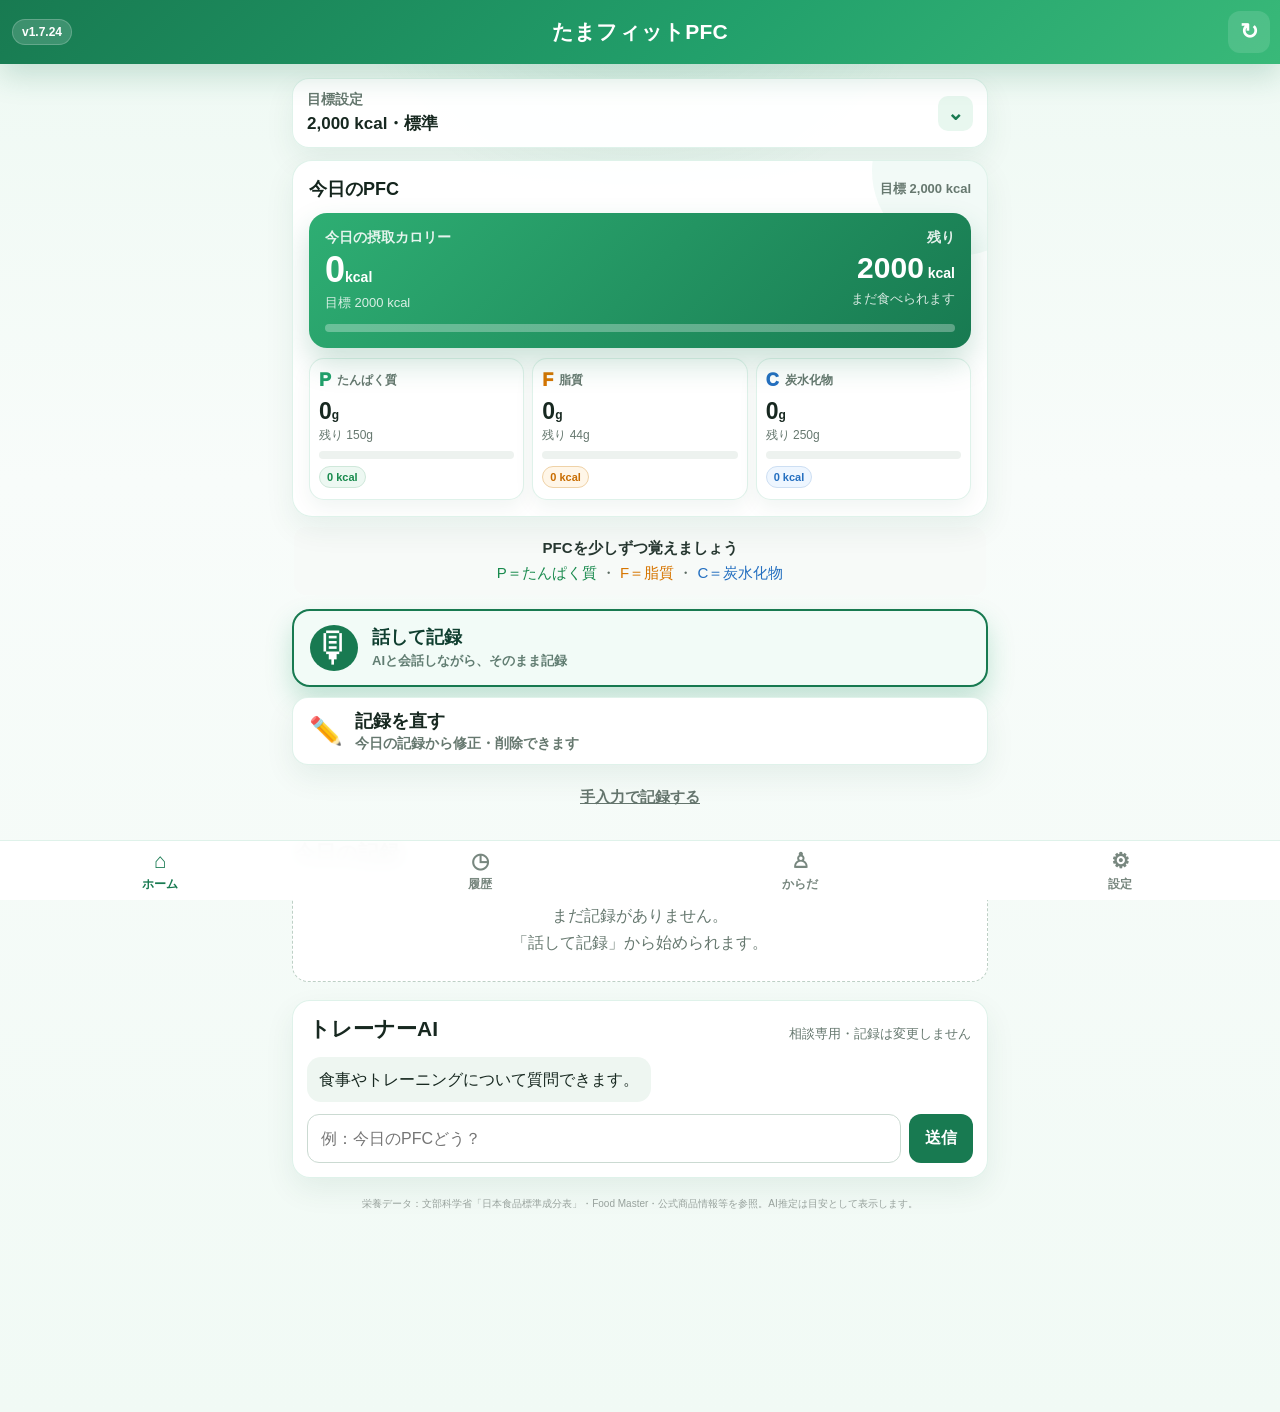
==== index.html @ c06e614e "Expose v1.7.24 runtime at production entry" ====
<!doctype html>
<html lang="ja">
<head>
  <meta charset="utf-8">
  <meta name="viewport" content="width=device-width,initial-scale=1,maximum-scale=1,user-scalable=no">
  <meta name="theme-color" content="#187a51">
  <title>たまフィットPFC</title>
  <link rel="preconnect" href="https://script.google.com">
  <link rel="preconnect" href="https://script.googleusercontent.com">
  <link rel="preconnect" href="https://generativelanguage.googleapis.com" crossorigin>
  <link rel="stylesheet" href="./clean/assets/app.css">
  <link rel="stylesheet" href="./clean/assets/voice-lab.css">
  <link rel="stylesheet" href="./clean/assets/senior-ui.css?v=1.6.1">
  <link rel="stylesheet" href="./clean/assets/v160.css?v=1.6.1">
  <style>
    #voice-sheet .sv4-header .close-btn{width:auto;min-width:96px;padding:0 12px;font-size:15px;font-weight:900;display:inline-flex;align-items:center;justify-content:center;gap:4px}
    #voice-sheet .sv4-header .close-btn::after{content:'ホーム';font-size:13px;font-weight:900}
  </style>
</head>
<body>
<header class="header">
  <div class="app-build-version">v1.7.24</div>
  <h1>たまフィットPFC</h1>
  <button class="header-refresh" id="reload-btn" title="最新版に更新" aria-label="最新版に更新">↻</button>
</header>
<main class="container">
  <section id="view-home"></section>
  <section id="view-history" hidden></section>
  <section id="view-body" hidden></section>
  <section id="view-settings" hidden></section>
</main>
<nav class="bottom-nav">
  <button class="nav-btn active" data-view="home"><span>⌂</span>ホーム</button>
  <button class="nav-btn" data-view="history"><span>◷</span>履歴</button>
  <button class="nav-btn" data-view="body"><span>♙</span>からだ</button>
  <button class="nav-btn" data-view="settings"><span>⚙</span>設定</button>
</nav>
<div id="voice-modal" class="modal" hidden><div class="modal-sheet" id="voice-sheet"></div></div>
<div id="manual-modal" class="modal" hidden><div class="modal-sheet small-sheet" id="manual-sheet"></div></div>
<div id="toast"></div>
<script src="./clean/assets/base-foods.js"></script>
<script>globalThis.__PFC_CLEAN_BASE_FOOD_ROWS__ = DB;</script>
<script type="importmap">{"imports":{
  "./clean/src/voice/input.js":"./clean/src/voice/input.js?v=1.5.1",
  "./clean/src/ai/client.js":"./clean/src/ai/client.js?v=1.5.1",
  "./clean/src/ai/client-base.js":"./clean/src/ai/client-base.js?v=1.5.1",
  "./clean/src/nutrition/catalog.js":"./clean/src/nutrition/catalog.js?v=1.5.1",
  "./clean/src/nutrition/engine.js":"./clean/src/nutrition/engine.js?v=1.5.1"
}}</script>
<script type="module" src="./clean/src/main-v160.js?v=1.7.24"></script>
</body>
</html>
---- clean/assets/app.css ----
:root{--th:#22a06b;--green:#22a06b;--green-dark:#187a51;--green-light:#dff5e9;--green-soft:#effaf4;--bg:#f1faf5;--card:#fff;--text:#172820;--muted:#66786f;--line:rgba(34,160,107,.14);--danger:#bd3c35;--shadow:0 12px 30px rgba(20,83,57,.075)}*{box-sizing:border-box}html{background:var(--bg);color:var(--text);font-family:-apple-system,BlinkMacSystemFont,"Segoe UI","Noto Sans JP",sans-serif}body{margin:0;padding:0 0 76px;min-height:100vh;background:radial-gradient(circle at 50% -90px,rgba(34,160,107,.16),transparent 310px),linear-gradient(180deg,#eef9f3 0%,#f8fcfa 34%,#f1faf5 100%);color:var(--text)}button,input,select{font:inherit}.header{position:sticky;top:0;z-index:30;min-height:64px;display:flex;align-items:center;justify-content:center;padding:10px 58px;background:linear-gradient(135deg,#187a51 0%,#22a06b 56%,#39b979 100%);box-shadow:0 12px 30px rgba(24,122,81,.20);color:#fff}.header h1{font-size:19px;margin:0;font-weight:900;letter-spacing:.01em;white-space:nowrap}.app-build-version{position:absolute;left:12px;top:50%;transform:translateY(-50%);font-size:10px;font-weight:900;padding:5px 8px;border-radius:999px;background:rgba(255,255,255,.16);border:1px solid rgba(255,255,255,.20);color:#fff}.header-refresh{position:absolute;right:10px;top:50%;transform:translateY(-50%);width:42px;height:42px;border:0;border-radius:12px;background:rgba(255,255,255,.12);color:#fff;font-size:22px;font-weight:900;cursor:pointer}.container{max-width:720px;margin:0 auto;padding:14px 12px 32px}.section-title{margin:6px 2px 14px}.section-title h1{font-size:23px;margin:0 0 4px}.section-title p{margin:0;color:var(--muted);font-size:12px}.tgt-sec,.dash,.trainer-card,.panel,.backup-panel,.runtime-panel,.record-card,.history-day,.body-row{background:rgba(255,255,255,.95);border:1px solid var(--line);box-shadow:var(--shadow)}.tgt-sec{border-radius:17px;margin-bottom:12px}.tgt-tog{display:flex;align-items:center;justify-content:space-between;padding:12px 14px}.tgt-tog-text{display:flex;flex-direction:column;gap:3px}.tgt-label{font-size:11px;color:var(--muted);font-weight:800}.tgt-value{font-size:14px;font-weight:900}.tgt-arrow{width:35px;height:35px;border:0;border-radius:10px;background:#e8f7ef;color:#187a51;font-size:20px;font-weight:900}.dash{position:relative;border-radius:20px;padding:16px;margin-bottom:10px;overflow:hidden}.dash::after{content:"";position:absolute;right:-55px;top:-75px;width:170px;height:170px;border-radius:50%;background:rgba(34,160,107,.055);pointer-events:none}.dash-t{position:relative;z-index:1;display:flex;justify-content:space-between;align-items:center;gap:10px;color:#14251d;font-weight:900;font-size:15px;margin-bottom:12px}.dash-target{font-size:10px;color:var(--muted);font-weight:800}.mtr-cal{position:relative;z-index:1;border-radius:18px;padding:16px;background:linear-gradient(135deg,#2eae73 0%,#187a51 100%);color:#fff;box-shadow:0 15px 30px rgba(24,122,81,.22)}.cal-summary{display:flex;justify-content:space-between;gap:14px}.cal-caption{font-size:11px;font-weight:700;opacity:.88}.cal-value{font-size:36px;font-weight:900;line-height:1.1;margin-top:3px}.cal-value small,.cal-rem small{font-size:12px;font-weight:800}.cal-right{text-align:right}.cal-rem{font-size:30px;font-weight:900;line-height:1.15;margin-top:4px}.cal-sub{font-size:10px;opacity:.82;margin-top:4px}.bar-bg{height:8px;border-radius:999px;background:#edf2ef;overflow:hidden}.bar{display:block;height:100%;border-radius:inherit;background:var(--green);transition:width .25s}.mtr-cal .bar-bg{margin-top:13px;background:rgba(255,255,255,.30)}.mtr-cal .bar{background:rgba(255,255,255,.94)}.pfc-mini-grid{display:grid;grid-template-columns:repeat(3,1fr);gap:8px;margin-top:10px}.macro-card{background:#fff;border:1px solid var(--line);border-radius:15px;padding:11px 9px;box-shadow:0 8px 20px rgba(20,83,57,.06)}.macro-head{display:flex;align-items:center;gap:6px}.macro-letter{font-weight:1000;color:var(--green);font-size:18px}.macro-name{font-size:9px;color:var(--muted);font-weight:800}.macro-value{font-size:21px;font-weight:900;margin:7px 0 2px}.macro-value small{font-size:10px}.macro-goal{font-size:9px;color:var(--muted);margin-bottom:7px}.macro-cal-pill{display:inline-block;margin-top:7px;padding:4px 7px;border-radius:999px;background:#f4fbf7;border:1px solid #d7eee2;color:#187a51;font-size:8px;font-weight:800}.macro-f .macro-letter{color:#d67500}.macro-c .macro-letter{color:#246fc0}.macro-f .bar{background:#d49b28}.macro-c .bar{background:#3479b0}.senior-pfc-legend{margin:10px 2px 0;padding:9px 10px;border-radius:12px;background:#f7faf8;color:#596961;font-size:12px;line-height:1.55;text-align:center}.senior-pfc-legend b{color:#273831}.senior-pfc-legend .p{color:#188a4d}.senior-pfc-legend .f{color:#d67500}.senior-pfc-legend .c{color:#246fc0}.senior-main-actions{display:grid;gap:10px;margin:14px 0 20px}.senior-main-actions button{cursor:pointer;font-family:inherit}.senior-talk-btn{min-height:96px;border:0;border-radius:18px;background:linear-gradient(135deg,#1f9d68 0%,#35b97d 100%);color:#fff;box-shadow:0 13px 26px rgba(34,160,107,.25);display:flex;align-items:center;justify-content:flex-start;gap:16px;padding:16px 20px;text-align:left}.senior-talk-btn .mic{font-size:42px}.senior-talk-btn strong{display:block;font-size:24px}.senior-talk-btn small{display:block;margin-top:4px;font-size:12px;font-weight:700;opacity:.9}.senior-fix-btn{min-height:62px;border-radius:16px;border:1px solid var(--line);background:#fff;color:var(--text);display:flex;align-items:center;gap:12px;padding:11px 16px;text-align:left;box-shadow:var(--shadow)}.senior-fix-btn .pen{font-size:27px}.senior-fix-btn strong{font-size:18px;display:block}.senior-fix-btn small{font-size:11px;color:var(--muted);font-weight:700}.senior-manual-link{border:0;background:transparent;color:#64756d;font-size:12px;font-weight:800;text-decoration:underline;min-height:34px}.records-section{margin-top:2px;scroll-margin-top:82px}.records-section.fix-pulse{animation:fixPulse 1.2s ease}.section-head{display:flex;align-items:end;justify-content:space-between;gap:12px;margin:0 2px 10px}.section-head h2{font-size:18px;margin:0}.section-head span{font-size:10px;color:var(--muted)}.empty-card{padding:24px 18px;text-align:center;color:var(--muted);background:#fff;border:1px dashed #bdd0c5;border-radius:16px;line-height:1.7}.record-card{border-radius:15px;padding:13px;margin-bottom:9px}.record-main{display:flex;justify-content:space-between;gap:10px}.record-main strong{display:block;font-size:15px}.record-main span{display:block;color:var(--muted);font-size:10px;margin-top:4px}.record-main>b{white-space:nowrap;color:var(--green-dark)}.record-macros{font-size:11px;color:var(--muted);margin-top:9px}.record-actions{display:flex;justify-content:flex-end;gap:7px;margin-top:10px}.ghost-btn,.text-btn{border:0;background:#eef5f1;color:var(--green-dark);border-radius:10px;padding:8px 12px;font-weight:800;font-size:12px}.ghost-btn.danger,.text-btn{color:var(--danger);background:#fff0ef}.trainer-card{margin-top:18px;border-radius:18px;padding:14px}.trainer-log{max-height:220px;overflow:auto;display:flex;flex-direction:column;gap:8px;padding:4px 0 12px}.chat-line{max-width:88%;padding:10px 12px;border-radius:14px;font-size:13px;line-height:1.5}.chat-line.bot{background:#eef6f1;align-self:flex-start}.chat-line.user{background:var(--green-dark);color:#fff;align-self:flex-end}.chat-line.loading{opacity:.6}.chat-compose{display:flex;gap:8px}.chat-compose input,.search-input{flex:1;border:1px solid #cbdad2;border-radius:12px;padding:12px 13px;background:#fff}.chat-compose button{border:0;background:var(--green-dark);color:#fff;border-radius:12px;padding:0 16px;font-weight:900}.history-day{border-radius:16px;padding:15px;margin-bottom:10px}.history-day.current{border-color:#9acbb2;background:#f8fffb}.history-head{display:flex;justify-content:space-between;margin-bottom:7px}.history-head span{color:var(--green-dark);font-weight:900}.history-day>div:nth-child(2){font-size:12px;color:var(--muted)}.history-day details{margin-top:10px}.history-day summary{cursor:pointer;font-size:12px;font-weight:800}.history-items{margin-top:8px;border-top:1px solid var(--line)}.history-items>div{display:flex;justify-content:space-between;gap:10px;padding:8px 0;border-bottom:1px solid #eef3f0;font-size:11px}.body-form,.settings-grid,.backup-panel,.runtime-panel{padding:16px;margin-bottom:12px;border-radius:16px}.body-form,.settings-grid{display:grid;grid-template-columns:repeat(2,1fr);gap:12px}.body-form label,.settings-grid label,.manual-form label,.form-row label{font-size:11px;color:var(--muted);display:flex;flex-direction:column;gap:5px}.body-form input,.settings-grid input,.settings-grid select,.manual-form input,.manual-form select,.form-row input,.form-row select{border:1px solid #cbdad2;border-radius:10px;padding:10px;background:#fff;color:var(--text)}.primary-btn,.secondary-btn{border:0;border-radius:13px;padding:12px 16px;font-weight:900;cursor:pointer}.primary-btn{background:var(--green-dark);color:#fff}.primary-btn:disabled{background:#aab7b0}.secondary-btn{background:#edf5f0;color:var(--green-dark);border:1px solid #d4e4db}.wide{width:100%}.body-row{display:grid;grid-template-columns:1.3fr repeat(3,1fr);gap:8px;border-radius:14px;padding:12px;margin-bottom:8px;font-size:12px}.backup-panel h2,.runtime-panel h2{margin:0 0 8px;font-size:17px}.backup-panel p,.runtime-panel p{font-size:12px;color:var(--muted);line-height:1.6}.button-row{display:flex;gap:8px;flex-wrap:wrap}.bottom-nav{position:fixed;z-index:25;left:0;right:0;bottom:0;padding-bottom:env(safe-area-inset-bottom);display:grid;grid-template-columns:repeat(4,1fr);background:rgba(255,255,255,.97);border-top:1px solid var(--line);backdrop-filter:blur(10px)}.nav-btn{border:0;background:transparent;color:#78877f;padding:9px 4px 7px;font-size:10px;font-weight:900}.nav-btn span{display:block;font-size:19px;line-height:1;margin-bottom:5px}.nav-btn.active{color:var(--green-dark)}.modal[hidden]{display:none!important}.modal{position:fixed;z-index:100;inset:0;background:rgba(5,25,15,.48);display:flex;align-items:flex-end;justify-content:center}.modal-sheet{width:min(680px,100%);max-height:100vh;overflow:auto;background:#fff;box-shadow:0 25px 70px rgba(0,0,0,.25)}.small-sheet{max-width:560px;border-radius:24px 24px 0 0;padding:15px}.sv4-header{position:sticky;top:0;z-index:4;display:flex;align-items:center;justify-content:space-between;padding:13px 15px;background:rgba(255,255,255,.97);border-bottom:1px solid #e5ece8}.sv4-header button{width:46px;height:46px;border:0;border-radius:14px;background:#eef4f1;font-size:24px;color:#42554b}.sv4-header strong{font-size:20px}.sv4-header .spacer{width:46px}.sv4-body{padding:15px;display:grid;gap:13px}.mode-tabs{display:grid;grid-template-columns:repeat(3,1fr);gap:6px}.voice-mode{border:1px solid #dbe6e0;background:#fff;border-radius:13px;padding:9px 6px;text-align:left;color:var(--text)}.voice-mode b{display:block;font-size:12px}.voice-mode small{display:block;font-size:8px;color:var(--muted);margin-top:3px;line-height:1.35}.voice-mode.selected{background:#e9f7ef;border-color:#83bea0;color:var(--green-dark)}.sv4-prompt{padding:14px 15px;border-radius:16px;background:var(--green-soft);font-size:17px;font-weight:900;line-height:1.45;border:1px solid #d9eadf}.sv4-prompt small{display:block;font-size:11px;color:var(--muted);font-weight:650;margin-top:5px}.sv4-listen-status{text-align:center;color:var(--green-dark);font-weight:900;font-size:13px;min-height:20px}.sv4-mic{width:112px;height:112px;border-radius:50%;border:0;margin:0 auto;background:linear-gradient(145deg,#27a96f,#14784f);color:#fff;font-size:50px;box-shadow:0 8px 28px rgba(24,122,81,.28);cursor:pointer}.sv4-mic.listening{animation:pulse 1.25s infinite}.sv4-mic:disabled{opacity:.55}.sv4-last{font-size:12px;color:#52645b;text-align:center;min-height:20px}.sv4-last b{color:#23352c}.sv4-memo{border:1px solid #dce8e1;border-radius:18px;overflow:hidden;background:#fff;box-shadow:0 3px 14px rgba(12,52,34,.06)}.sv4-memo-head{padding:12px 15px;background:#f5faf7;display:flex;align-items:center;justify-content:space-between}.sv4-memo-head strong{font-size:15px}.sv4-memo-head span{font-size:10px;color:#187a51;font-weight:900}.sv4-empty{padding:22px;text-align:center;color:#7b8982;font-size:13px}.sv4-food{display:grid;grid-template-columns:1fr auto;gap:8px;align-items:center;padding:13px 14px;border-top:1px solid #edf2ef}.sv4-food:first-child{border-top:0}.sv4-food-name{font-size:16px;font-weight:900}.sv4-food-meta{font-size:11px;color:#718078;margin-top:3px}.sv4-food-qty{font-size:15px;font-weight:900;color:#20342a;white-space:nowrap;display:flex;align-items:center;gap:7px}.sv4-food.pending .sv4-food-qty{color:#b47400;font-size:12px}.memo-remove{border:0;background:#f2f5f3;color:#6d7b74;border-radius:50%;width:28px;height:28px;font-size:17px}.sv4-text-row{display:flex;gap:8px}.sv4-text-row input{flex:1;min-width:0;border:1px solid #d4e0da;border-radius:13px;padding:13px;font-size:15px}.sv4-text-row button{border:0;border-radius:13px;background:#e8f3ed;color:#176c49;font-weight:900;padding:0 15px}.sv4-actions{position:sticky;bottom:0;background:rgba(255,255,255,.98);border-top:1px solid #e4ebe7;padding:11px 14px calc(11px + env(safe-area-inset-bottom));display:grid;grid-template-columns:1fr;gap:9px}.sv4-actions button{min-height:52px;border-radius:14px;font-size:15px;font-weight:900;border:1px solid #d9e3de;background:#fff;color:#33473d}.sv4-actions .primary{background:var(--green-dark);color:#fff;border:0;font-size:18px}.sv4-actions .primary:disabled{background:#aab8b1}.modal-head{display:flex;justify-content:space-between;gap:12px;align-items:flex-start;margin-bottom:12px}.modal-head strong{display:block;font-size:21px}.modal-head small{display:block;color:var(--muted);margin-top:3px;font-size:11px}.close-btn{border:0;background:#eef4f1;color:#42554b;border-radius:12px;min-width:42px;height:42px;font-size:24px}.food-results{max-height:300px;overflow:auto;margin:10px 0}.food-hit{width:100%;display:flex;justify-content:space-between;align-items:center;gap:12px;border:0;border-bottom:1px solid var(--line);background:#fff;padding:12px;text-align:left}.food-hit span strong{display:block}.food-hit span small{display:block;color:var(--muted);font-size:9px;margin-top:3px}.food-hit>b{font-size:9px;color:var(--green-dark);background:#e9f7ef;border-radius:999px;padding:5px 7px}.manual-hint{padding:20px;color:var(--muted);text-align:center}.manual-form{background:#fff;border:1px solid var(--line);border-radius:16px;padding:14px}.manual-form h3{margin:0 0 10px}.form-row{display:grid;grid-template-columns:1fr 1fr 1fr;gap:8px}.choice-row{display:flex;gap:6px;flex-wrap:wrap;margin:10px 0}.choice-chip{border:1px solid #c9ddd2;background:#f4fbf7;color:var(--green-dark);padding:7px 10px;border-radius:999px;font-size:11px}.manual-preview{font-size:12px;color:var(--muted);margin:10px 0}#toast{position:fixed;z-index:200;left:50%;bottom:88px;transform:translate(-50%,20px);background:#173f2d;color:#fff;padding:10px 15px;border-radius:999px;font-size:12px;font-weight:800;opacity:0;pointer-events:none;transition:.2s;white-space:nowrap}#toast.show{opacity:1;transform:translate(-50%,0)}@keyframes pulse{0%,100%{box-shadow:0 0 0 0 rgba(34,160,107,.25),0 8px 28px rgba(24,122,81,.28)}50%{box-shadow:0 0 0 18px rgba(34,160,107,0),0 8px 28px rgba(24,122,81,.28)}}@keyframes fixPulse{0%,100%{transform:none}35%{transform:scale(1.01);filter:drop-shadow(0 0 14px rgba(34,160,107,.28))}}@media(min-width:760px){.modal{padding:16px;align-items:center}.modal-sheet{border-radius:24px;max-height:calc(100vh - 32px)}}@media(max-width:620px){.container{padding:12px 9px 28px}.header h1{font-size:16px}.app-build-version{font-size:8px}.pfc-mini-grid{gap:6px}.macro-card{padding:9px 7px}.macro-name{font-size:8px}.macro-value{font-size:18px}.senior-talk-btn strong{font-size:22px}.body-form,.settings-grid{grid-template-columns:1fr 1fr}.form-row{grid-template-columns:1fr 1fr}.body-row{grid-template-columns:1fr 1fr}.mode-tabs{gap:4px}.voice-mode{padding:8px 5px}.sv4-body{padding:12px}.sv4-mic{width:108px;height:108px}}
---- clean/assets/voice-lab.css ----
.voice-lab-card{margin:12px 0 14px;padding:12px;border:1px solid #cfe8dc;border-radius:14px;background:#f7fcf9;box-shadow:0 4px 14px rgba(24,122,81,.06)}
.vl-head{display:flex;align-items:flex-start;justify-content:space-between;gap:8px}.vl-head b{font-size:13px;color:#176c49}.vl-head small{display:block;margin-top:2px;color:#62776d;font-size:10px;line-height:1.35}.vl-head>span{font-size:11px;color:#638176;background:#e6f5ed;border-radius:999px;padding:3px 8px;white-space:nowrap}
.vl-now{display:grid;grid-template-columns:repeat(4,1fr);gap:6px;margin-top:10px}.vl-now>div{background:#fff;border:1px solid #e1eee8;border-radius:10px;padding:7px 4px;text-align:center}.vl-now small{display:block;font-size:9px;color:#74847d}.vl-now strong{display:block;margin-top:2px;font-size:12px;color:#173c2e}
.vl-avg{margin-top:8px;font-size:10px;color:#5b6f66;line-height:1.5}.vl-rate{display:flex;align-items:center;gap:5px;flex-wrap:wrap;margin-top:8px}.vl-rate span{font-size:10px;color:#52675e;margin-right:auto}.vl-rate button{border:1px solid #bcdcca;background:white;color:#176c49;border-radius:8px;padding:5px 8px;font-size:10px;font-weight:700}.vl-rate .vl-clear{color:#66756f;border-color:#d9e3de;font-weight:500}
.mode-tabs .voice-mode small{font-size:9px;line-height:1.25}
@media(max-width:390px){.vl-now{grid-template-columns:repeat(2,1fr)}}
---- clean/assets/senior-ui.css ----
/* v1.5.1 — senior-friendly interaction and typography layer.
   Keep form fields selectable, but prevent accidental text-selection/callout on app chrome. */
html,body{font-size:17px;-webkit-text-size-adjust:100%;text-size-adjust:100%}
body{-webkit-tap-highlight-color:transparent}
body :not(input):not(textarea):not([contenteditable="true"]){-webkit-user-select:none;user-select:none;-webkit-touch-callout:none}
button,[role="button"],[data-action],[data-view],[data-mode],summary,label{touch-action:manipulation;-webkit-tap-highlight-color:transparent}
button:focus:not(:focus-visible),[role="button"]:focus:not(:focus-visible){outline:none}
input,textarea,select{font-size:16px;line-height:1.45}

/* Readability: enlarge the smallest labels without changing the overall card geometry. */
.header h1{font-size:21px}
.app-build-version{font-size:12px;padding:5px 9px}
.section-title h1{font-size:25px}
.section-title p{font-size:15px;line-height:1.55}
.tgt-label{font-size:14px}.tgt-value{font-size:17px}
.dash-t{font-size:18px}.dash-target{font-size:13px}
.cal-caption{font-size:14px}.cal-sub{font-size:13px;line-height:1.35}
.cal-value small,.cal-rem small{font-size:14px}
.macro-name{font-size:12px;line-height:1.25}.macro-value{font-size:23px}.macro-value small{font-size:12px}.macro-goal{font-size:12px}.macro-cal-pill{font-size:11px}
.senior-pfc-legend{font-size:15px;line-height:1.65}
.senior-talk-btn small{font-size:15px;line-height:1.4}.senior-fix-btn small{font-size:14px;line-height:1.4}.senior-manual-link{font-size:15px;min-height:44px}
.section-head h2{font-size:21px}.section-head span{font-size:13px}
.empty-card{font-size:16px}
.record-main strong{font-size:18px;line-height:1.35}.record-main span{font-size:14px}.record-main>b{font-size:16px}.record-macros{font-size:14px;line-height:1.55}
.ghost-btn,.text-btn{font-size:15px;min-height:44px}
.chat-line{font-size:16px;line-height:1.6}.chat-compose button{font-size:16px;min-width:64px}
.history-day>div:nth-child(2),.history-day summary{font-size:15px}.history-items>div{font-size:14px}
.body-form label,.settings-grid label,.manual-form label,.form-row label{font-size:14px}.body-row{font-size:14px}
.backup-panel p,.runtime-panel p{font-size:14px;line-height:1.7}
.primary-btn,.secondary-btn{font-size:16px;min-height:48px}
.nav-btn{font-size:12px;min-height:58px}.nav-btn span{font-size:21px}
.sv4-header strong{font-size:22px}
.voice-mode{min-height:72px;padding:10px 8px}.voice-mode b{font-size:16px;line-height:1.25}.voice-mode small{font-size:11px;line-height:1.4}
.sv4-prompt{font-size:20px;line-height:1.5}.sv4-prompt small{font-size:14px;line-height:1.5}
.sv4-listen-status{font-size:16px;line-height:1.45;min-height:24px}
.sv4-last{font-size:15px;line-height:1.5}
.sv4-memo-head strong{font-size:18px}.sv4-memo-head span{font-size:13px}
.sv4-empty{font-size:16px;line-height:1.6}.sv4-food-name{font-size:19px;line-height:1.35}.sv4-food-meta{font-size:14px;line-height:1.45}.sv4-food-qty{font-size:18px}
.sv4-text-row input{font-size:16px}.sv4-text-row button,.sv4-actions button{font-size:17px;min-height:52px}

/* v1.5.1 — the user, not a silence timer, decides when speech is submitted. */
.sv4-input-controls{display:grid;grid-template-columns:minmax(120px,.88fr) minmax(170px,1.12fr);gap:12px;align-items:stretch}
.sv4-input-controls .sv4-mic{width:100%;height:auto;min-height:112px;margin:0;border-radius:24px;display:flex;flex-direction:column;align-items:center;justify-content:center;gap:4px;padding:12px}
.sv4-input-controls .sv4-mic .mic-icon{font-size:48px;line-height:1}
.sv4-input-controls .sv4-mic .mic-label{font-size:15px;font-weight:900;line-height:1.25}
.sv4-send-voice{min-height:112px;border:0;border-radius:24px;background:linear-gradient(145deg,#218d60,#126d49);color:#fff;box-shadow:0 8px 28px rgba(24,122,81,.22);display:flex;flex-direction:column;align-items:center;justify-content:center;gap:5px;padding:14px;cursor:pointer}
.sv4-send-voice strong{font-size:27px;line-height:1.1}.sv4-send-voice small{font-size:14px;font-weight:800;line-height:1.35}
.sv4-send-voice:disabled{background:#c4cfca;color:#f5f7f6;box-shadow:none;cursor:default}

@media (max-width:420px){
  .mode-tabs{gap:5px}.voice-mode{padding:9px 6px}.voice-mode b{font-size:15px}.voice-mode small{font-size:10px}
  .pfc-mini-grid{gap:6px}.macro-card{padding:11px 7px}.macro-name{font-size:11px}.macro-value{font-size:21px}
  .sv4-input-controls{grid-template-columns:minmax(110px,.82fr) minmax(160px,1.18fr);gap:9px}.sv4-send-voice strong{font-size:25px}.sv4-send-voice small{font-size:13px}
}
---- clean/assets/v160.css ----
/* PFC Mirror v1.6.0 — senior integration layer */
.v160-legacy-target-form{position:absolute!important;width:1px!important;height:1px!important;overflow:hidden!important;clip:rect(0 0 0 0)!important;clip-path:inset(50%)!important;white-space:nowrap!important}
.v160-target-panel{background:#fff;border:1px solid #dbe9e1;border-radius:20px;padding:18px;margin-bottom:16px;box-shadow:0 8px 24px rgba(20,80,52,.07)}
.v160-panel-head{display:flex;justify-content:space-between;align-items:flex-end;gap:12px;margin-bottom:15px}
.v160-panel-head span,.v160-mode-title{display:block;font-weight:900;color:#187a51;font-size:14px}
.v160-panel-head strong{display:block;margin-top:3px;font-size:22px;color:#18342a}
.v160-panel-head small{color:#6e7e76;font-weight:700;text-align:right}
.v160-cal-presets{display:grid;grid-template-columns:1fr 1fr;gap:10px}
.v160-cal-btn{min-height:82px;border:1px solid #dce7e1;border-radius:16px;background:#fff;color:#18342a;padding:10px}
.v160-cal-btn span{display:block;font-size:13px;font-weight:800;color:#6d7b74}.v160-cal-btn strong{font-size:27px;line-height:1.15}.v160-cal-btn small{font-size:12px;font-weight:800}
.v160-cal-btn.is-selected,.v160-mode-btn.is-selected{border:2px solid #187a51;background:#eaf7f0;color:#126341}
.v160-mode-title{margin:18px 0 9px}.v160-mode-presets{display:grid;grid-template-columns:1fr 1fr;gap:9px}
.v160-mode-btn{min-height:54px;border:1px solid #dce7e1;border-radius:14px;background:#fff;color:#18342a;font-weight:900}
.v160-custom{margin-top:17px;padding-top:16px;border-top:1px solid #e5ece8}.v160-custom label{font-size:14px;font-weight:800;color:#50635a}
.v160-custom label>span{display:flex;align-items:center;gap:7px;margin-top:7px}.v160-custom input{width:100%;min-height:52px;border:1px solid #cad9d1;border-radius:13px;padding:0 13px;font-size:22px;font-weight:900}
.v160-custom button{width:100%;min-height:54px;margin-top:9px;border:0;border-radius:14px;background:#187a51;color:#fff;font-weight:900}
.v160-alcohol-card{margin-top:10px;padding:14px 16px;border-radius:16px;background:#f5f0fb;border:1px solid #e4d8f0;color:#3f3150;display:grid;grid-template-columns:1fr auto;align-items:center;gap:3px 12px}
.v160-alcohol-card>div{display:flex;gap:9px;align-items:center}.v160-alcohol-card>div span{display:grid;place-items:center;width:32px;height:32px;border-radius:10px;background:#8b5aae;color:#fff;font-weight:900;font-size:18px}
.v160-alcohol-card>div strong{font-size:16px}.v160-alcohol-card>b{font-size:26px;color:#744894}.v160-alcohol-card>b small{font-size:13px;margin-left:2px}
.v160-alcohol-card p{grid-column:1/-1;margin:2px 0 0;color:#756881;font-size:12px;font-weight:700}
.v160-history-a{margin-top:8px;padding:8px 10px;border-radius:10px;background:#f5f0fb;color:#744894;font-weight:900;font-size:13px}.v160-history-a span{font-weight:700;color:#7d7186;margin-left:5px}
.v160-version-tap{user-select:none;-webkit-user-select:none}.v160-manager{border:2px dashed #7b638f!important;background:#fbf8fd!important}.v160-manager h2{color:#624779}
.v160-manager-actions{display:grid;grid-template-columns:1fr 1fr;gap:9px}.v160-manager-actions button{min-height:52px;border:1px solid #d8cce2;border-radius:13px;background:#fff;color:#553d69;font-weight:900}
.v160-manager-actions .danger{grid-column:1/-1;color:#aa3838;background:#fff4f4;border-color:#f0cccc}
@media(max-width:380px){.v160-target-panel{padding:14px}.v160-panel-head{display:block}.v160-panel-head small{display:block;text-align:left;margin-top:5px}.v160-cal-btn strong{font-size:24px}}
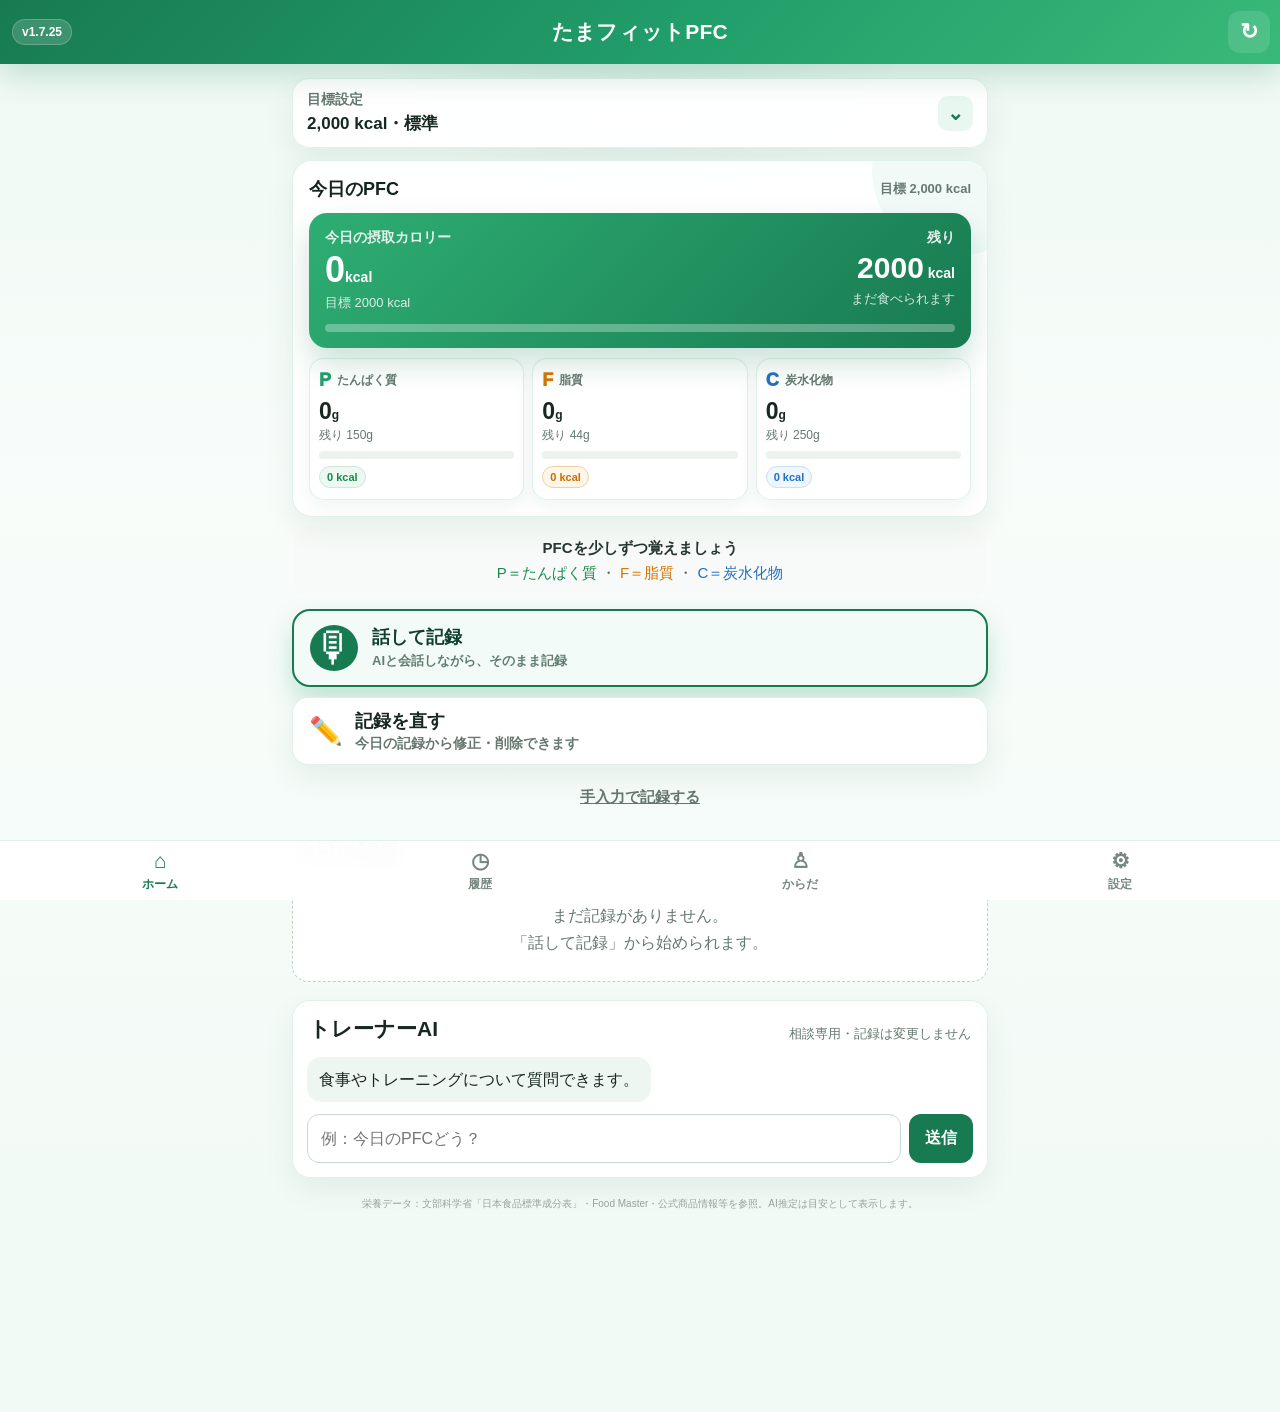
==== commit cfa72f80: "Bump root app shell to v1.7.25" ====
--- a/index.html
+++ b/index.html
@@ -19,7 +19,7 @@
 </head>
 <body>
 <header class="header">
-  <div class="app-build-version">v1.7.24</div>
+  <div class="app-build-version">v1.7.25</div>
   <h1>たまフィットPFC</h1>
   <button class="header-refresh" id="reload-btn" title="最新版に更新" aria-label="最新版に更新">↻</button>
 </header>
@@ -47,6 +47,6 @@
   "./clean/src/nutrition/catalog.js":"./clean/src/nutrition/catalog.js?v=1.5.1",
   "./clean/src/nutrition/engine.js":"./clean/src/nutrition/engine.js?v=1.5.1"
 }}</script>
-<script type="module" src="./clean/src/main-v160.js?v=1.7.24"></script>
+<script type="module" src="./clean/src/main-v160.js?v=1.7.25"></script>
 </body>
 </html>
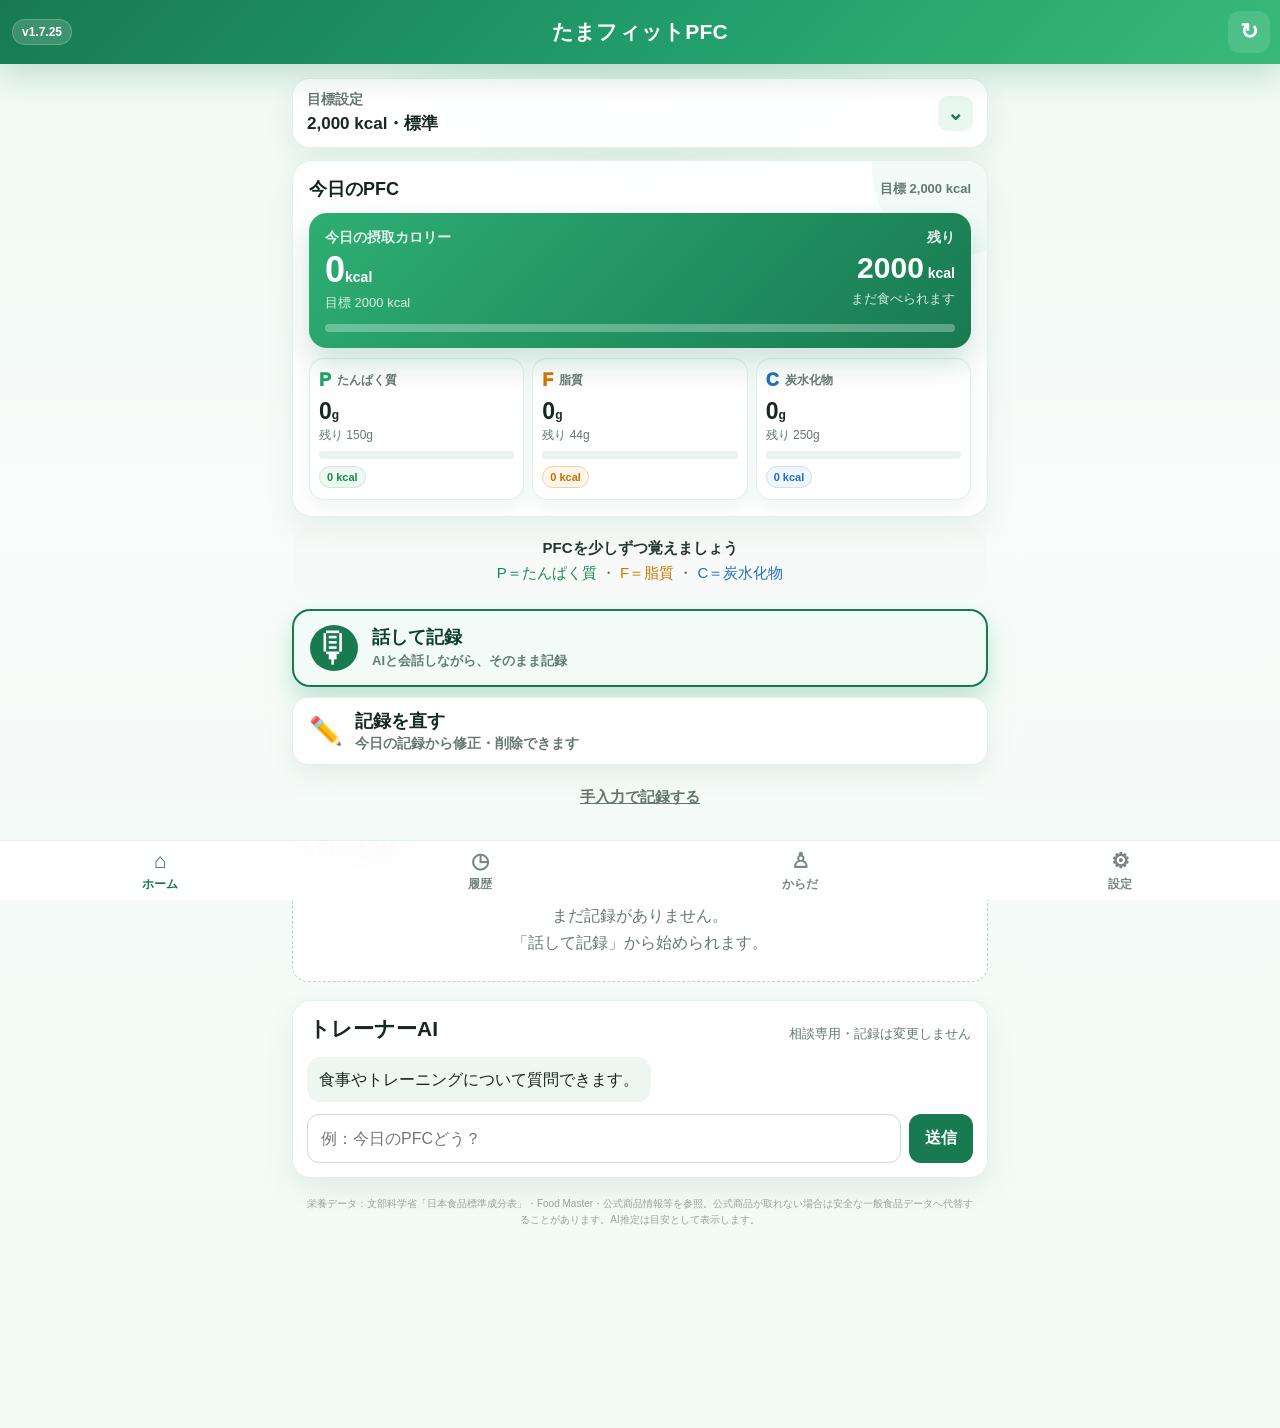
==== commit a278418f: "Cache-bust fallback source badge UI at root" ====
--- a/index.html
+++ b/index.html
@@ -45,7 +45,11 @@
   "./clean/src/ai/client.js":"./clean/src/ai/client.js?v=1.5.1",
   "./clean/src/ai/client-base.js":"./clean/src/ai/client-base.js?v=1.5.1",
   "./clean/src/nutrition/catalog.js":"./clean/src/nutrition/catalog.js?v=1.5.1",
-  "./clean/src/nutrition/engine.js":"./clean/src/nutrition/engine.js?v=1.5.1"
+  "./clean/src/nutrition/engine.js":"./clean/src/nutrition/engine.js?v=1.5.1",
+  "./clean/src/live/nutrition-lookup-v1720.js?v=1.7.25":"./clean/src/live/nutrition-lookup-v1720.js?v=1.7.26",
+  "./clean/src/live/draft-v1716.js?v=1.7.24":"./clean/src/live/draft-v1716.js?v=1.7.27",
+  "./clean/src/nutrition/evidence-v1716.js?v=1.7.24":"./clean/src/nutrition/evidence-v1716.js?v=1.7.27",
+  "./clean/src/ui-polish-v1716.js?v=1.7.22":"./clean/src/ui-polish-v1716.js?v=1.7.27"
 }}</script>
 <script type="module" src="./clean/src/main-v160.js?v=1.7.25"></script>
 </body>
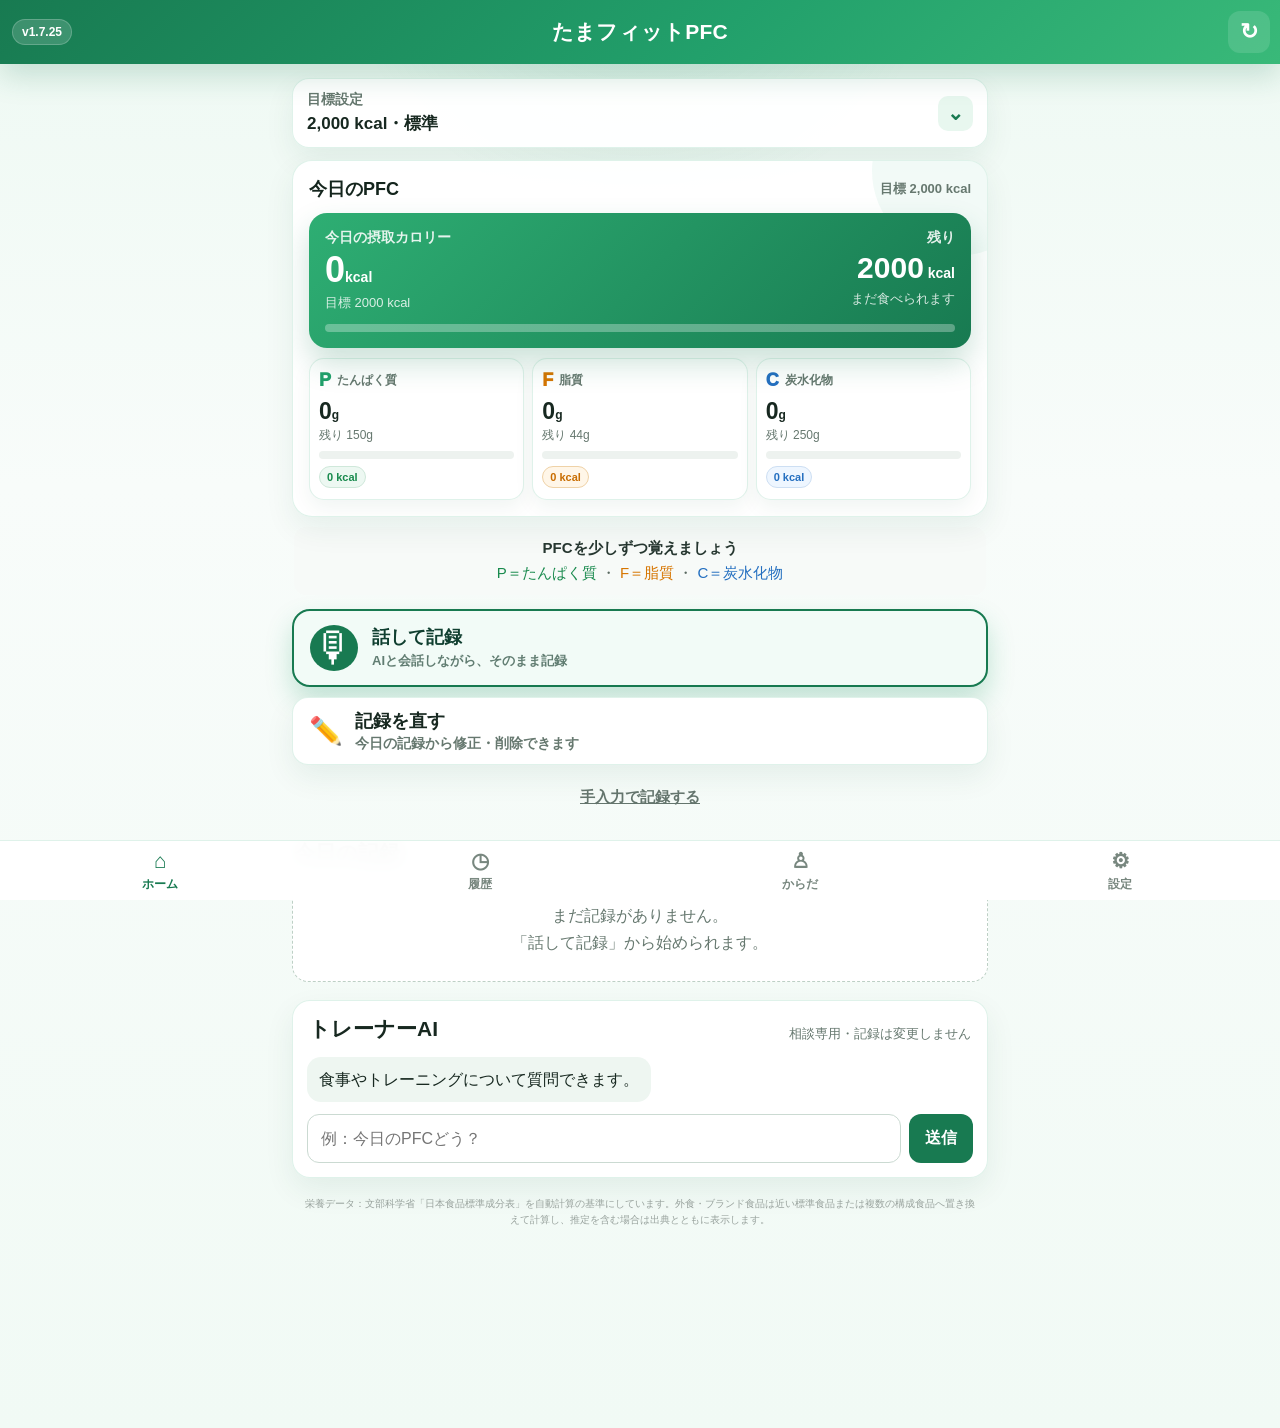
==== commit 6d99c838: "Cache-bust root MEXT source note" ====
--- a/index.html
+++ b/index.html
@@ -44,12 +44,14 @@
   "./clean/src/voice/input.js":"./clean/src/voice/input.js?v=1.5.1",
   "./clean/src/ai/client.js":"./clean/src/ai/client.js?v=1.5.1",
   "./clean/src/ai/client-base.js":"./clean/src/ai/client-base.js?v=1.5.1",
-  "./clean/src/nutrition/catalog.js":"./clean/src/nutrition/catalog.js?v=1.5.1",
+  "./clean/src/nutrition/catalog.js":"./clean/src/nutrition/catalog.js?v=1.7.28",
   "./clean/src/nutrition/engine.js":"./clean/src/nutrition/engine.js?v=1.5.1",
-  "./clean/src/live/nutrition-lookup-v1720.js?v=1.7.25":"./clean/src/live/nutrition-lookup-v1720.js?v=1.7.26",
-  "./clean/src/live/draft-v1716.js?v=1.7.24":"./clean/src/live/draft-v1716.js?v=1.7.27",
+  "./clean/src/live/config-v1720.js?v=1.7.25":"./clean/src/live/config-v1720.js?v=1.7.28",
+  "./clean/src/live/nutrition-lookup-v1720.js?v=1.7.25":"./clean/src/live/nutrition-lookup-mext-v1728.js?v=1.7.28",
+  "./clean/src/live/draft-v1716.js?v=1.7.24":"./clean/src/live/draft-v1716.js?v=1.7.28",
+  "./clean/src/live/live-guard-v1720.js?v=1.7.25":"./clean/src/live/live-guard-v1720.js?v=1.7.28",
   "./clean/src/nutrition/evidence-v1716.js?v=1.7.24":"./clean/src/nutrition/evidence-v1716.js?v=1.7.27",
-  "./clean/src/ui-polish-v1716.js?v=1.7.22":"./clean/src/ui-polish-v1716.js?v=1.7.27"
+  "./clean/src/ui-polish-v1716.js?v=1.7.22":"./clean/src/ui-polish-v1716.js?v=1.7.28"
 }}</script>
 <script type="module" src="./clean/src/main-v160.js?v=1.7.25"></script>
 </body>
